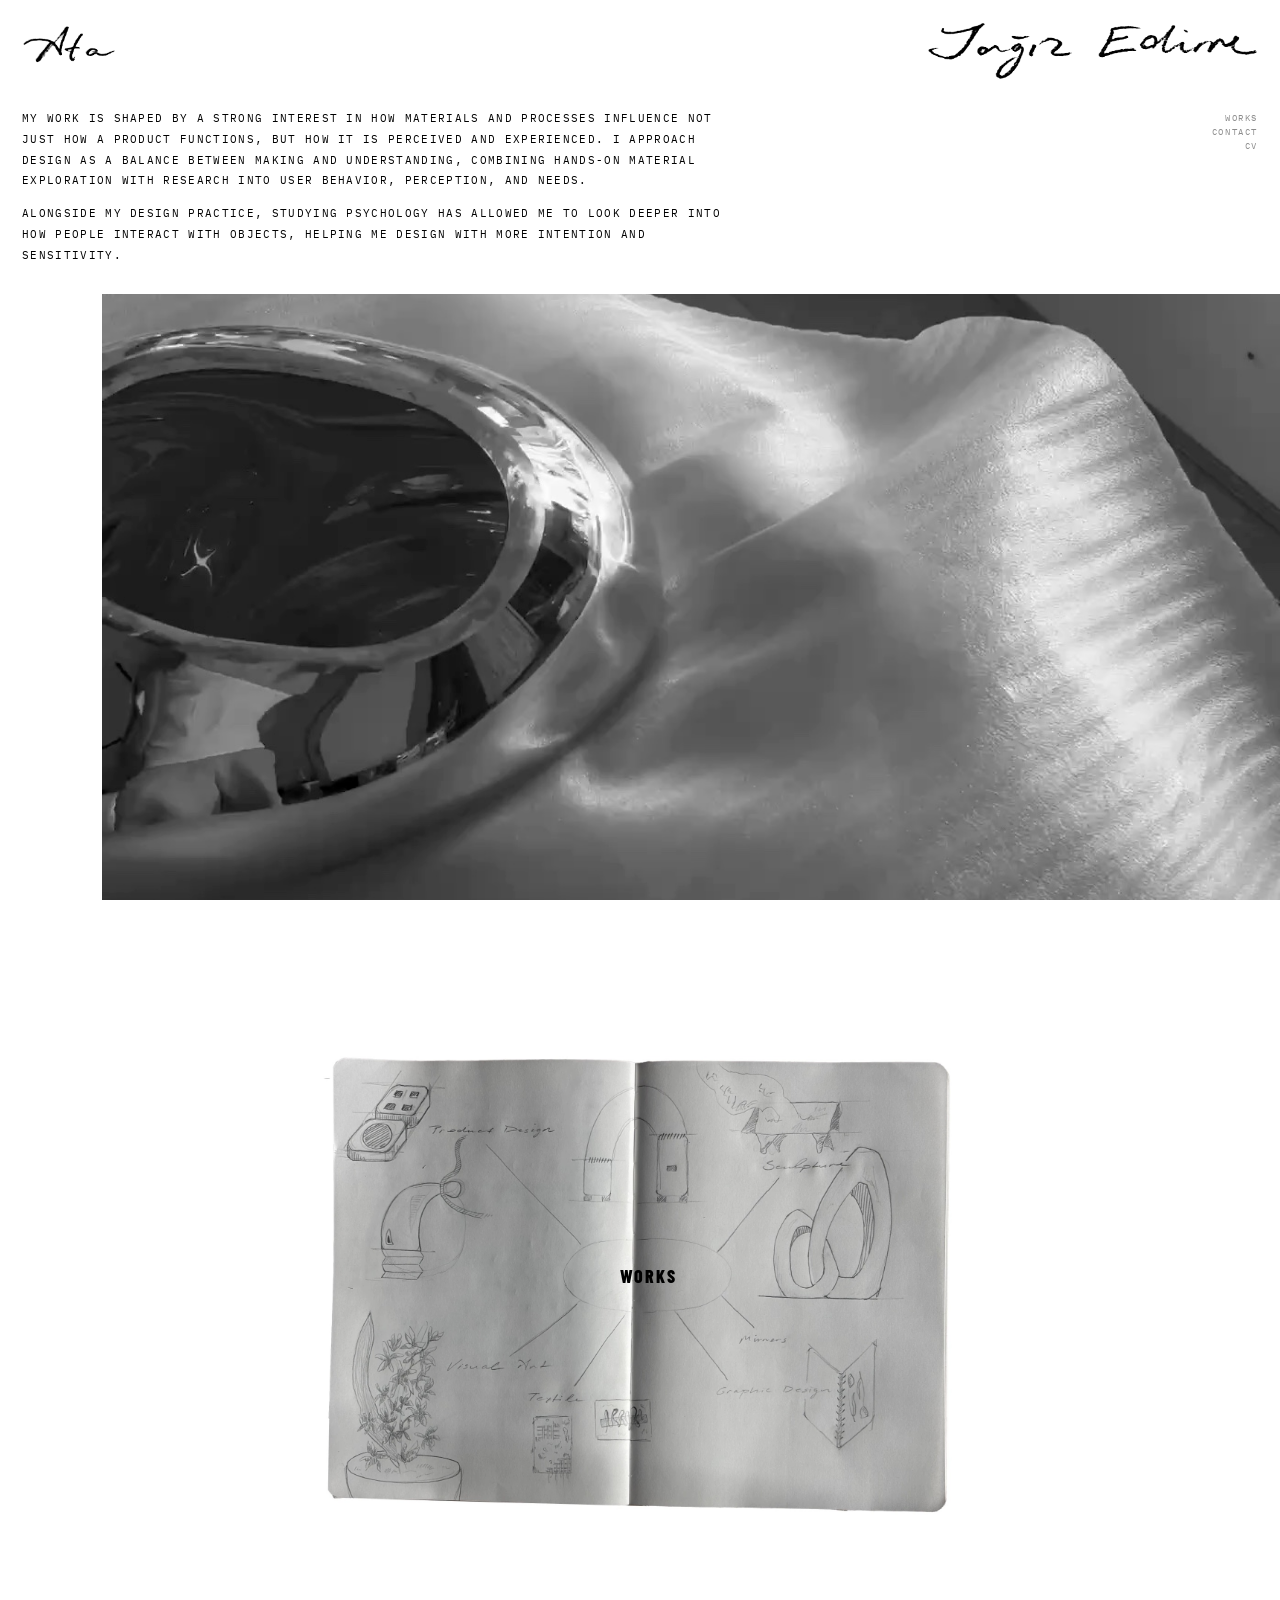
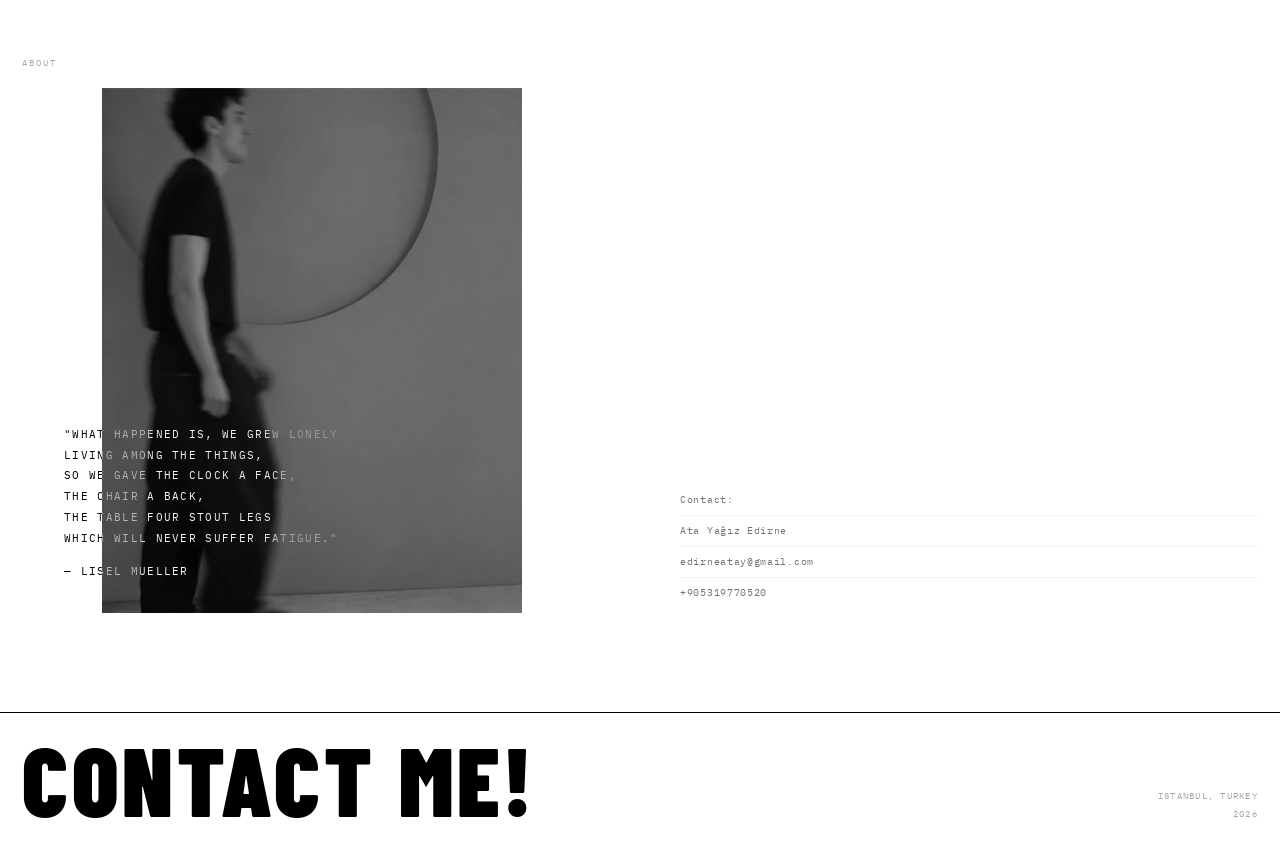
==== index.html @ fc844967 "Initial commit" ====
<!DOCTYPE html>
<html lang="fr">
<head>
  <meta charset="UTF-8" />
  <meta name="viewport" content="width=device-width, initial-scale=1.0" />
  <title>Les Garçons Sauvages</title>

  <link rel="preconnect" href="https://fonts.googleapis.com" />
  <link rel="preconnect" href="https://fonts.gstatic.com" crossorigin />
  <link href="https://fonts.googleapis.com/css2?family=Barlow+Condensed:wght@400;600;700;800;900&family=IBM+Plex+Mono:wght@400;500&display=swap" rel="stylesheet" />

  <link rel="stylesheet" href="style.css" />
  <link rel="preload" as="image" href="images/signature-ata.png" />
  <link rel="preload" as="image" href="images/signature-yagiz-edirne.png" />
</head>
<body>

  <!-- ─── Navigation ─── -->
  <nav>
    <span class="nav-word" id="nav-left"></span>
    <span class="nav-word nav-word--right" id="nav-right"></span>
    <div class="nav-links">
      <a href="#projects">Works</a>
      <a href="contact.html">Contact</a>
      <a href="cv.html">CV</a>
    </div>
  </nav>

  <!-- ─── Hero ─── -->
  <section class="hero" id="hero">

    <!-- Taglines: above image, z-index high -->
    <div class="hero-taglines" id="hero-taglines"></div>

    <!-- First 2 headline lines sit above image -->
    <div class="hero-headlines-above" id="hero-headlines-above"></div>

    <!-- Hero image layer -->
    <div class="hero-image-wrap" id="hero-image-wrap">
      <img id="hero-img" src="" alt="" />
<div class="hero-credits" id="hero-credits"></div>
    </div>

    <!-- Last headline line ghosts over image -->
    <div class="hero-headlines-over" id="hero-headlines-over"></div>

    <!-- SAUVAGES stamp at bottom -->
    <div class="hero-stamp" id="hero-stamp"></div>

  </section>

  <!-- ─── Projects ─── -->
  <section class="projects" id="projects">
    <div class="book">
      <img src="images/sketchbook.jpg" width="1720" height="1265" alt="Sketchbook spread with sketches of my work" />
      <a class="book-link" id="book-link" href="project.html?p=0"><span id="book-link-title">Works</span></a>
    </div>
  </section>

  <!-- ─── About ─── -->
  <section class="about" id="about">
    <div class="about-left fade-in">
      <p class="about-label">About</p>
      <div class="about-figure" id="about-figure">
        <div class="about-photo" id="about-photo"></div>
      </div>
    </div>
    <div class="about-right fade-in">
      <div class="about-credits-block" id="about-credits"></div>
    </div>
  </section>

  <!-- ─── Footer ─── -->
  <footer>
    <div class="footer-name" id="footer-name"></div>
    <div class="footer-meta" id="footer-meta"></div>
  </footer>

  <script src="config.js"></script>
  <script src="main.js"></script>
</body>
</html>
---- style.css ----
/* ─── Reset & Base ─── */
*, *::before, *::after { box-sizing: border-box; margin: 0; padding: 0; }

:root {
  --black: #000;
  --white: #fff;
  --font-display: 'Barlow Condensed', 'Arial Narrow', Arial, sans-serif;
  --font-mono: 'IBM Plex Mono', 'Courier New', monospace;
  --gutter: 22px;
  --sig-h: clamp(32px, 4.6vw, 58px);
}

html { scroll-behavior: smooth; }

body {
  background: var(--white);
  color: var(--black);
  font-family: var(--font-display);
  overflow-x: hidden;
}

img { display: block; width: 100%; height: 100%; object-fit: cover; }

/* ─── Navigation ─── */
nav {
  position: fixed;
  inset: 0 0 auto 0;
  z-index: 200;
  display: flex;
  justify-content: space-between;
  align-items: flex-start;
  padding: var(--gutter);
  pointer-events: none;
  transition: background 0.3s;
}

.sig-img {
  display: block;
  height: var(--sig-h);
  width: auto;
}

.nav-word {
  font-family: var(--font-display);
  font-weight: 900;
  font-size: clamp(26px, 3.8vw, 56px);
  letter-spacing: 0.06em;
  text-transform: uppercase;
  line-height: 1;
  pointer-events: auto;
  mix-blend-mode: multiply;
}

/* Nav links — small text below right name */
.nav-links {
  position: absolute;
  top: var(--gutter);
  right: var(--gutter);
  margin-top: clamp(52px, 7vw, 96px);
  display: flex;
  flex-direction: column;
  align-items: flex-end;
  gap: 3px;
  pointer-events: auto;
}

.nav-links a {
  font-family: var(--font-mono);
  font-size: 9px;
  letter-spacing: 0.18em;
  text-transform: uppercase;
  text-decoration: none;
  color: var(--black);
  opacity: 0.45;
  transition: opacity 0.2s;
}
.nav-links a:hover { opacity: 1; }

/* Section links bar — sits just above the project list */
.section-links {
  display: flex;
  gap: 32px;
  padding: 18px var(--gutter) 10px;
  border-bottom: 1px solid var(--black);
}

.section-links a {
  font-family: var(--font-mono);
  font-size: 9px;
  letter-spacing: 0.2em;
  text-transform: uppercase;
  text-decoration: none;
  color: var(--black);
  opacity: 0.4;
  transition: opacity 0.2s;
}
.section-links a:hover { opacity: 1; }

/* ─── Hero ─── */
.hero {
  position: relative;
  height: 100vh;
  min-height: 640px;
  padding: var(--gutter);
  padding-top: calc(var(--gutter) + clamp(28px, 4.2vw, 62px) + 10px);
  overflow: hidden;
  display: flex;
  flex-direction: column;
}

/* Intro text (same font as the navigation titles) */
.hero-taglines {
  position: relative;
  z-index: 4;
  margin-bottom: 4px;
  max-width: min(720px, calc(100% - 80px));
  /* drop the text so the top of the first line is level with the top of "PROJECTS" in the nav */
  top: calc(clamp(52px, 7vw, 96px) + 2.97px - clamp(28px, 4.2vw, 62px) - 10px - 6.77px);
}

.hero-tagline {
  font-family: var(--font-mono);
  font-weight: 400;
  font-size: 11px;
  letter-spacing: 0.12em;
  text-transform: uppercase;
  line-height: 1.9;
}
.hero-tagline + .hero-tagline { margin-top: 1.1em; }

/* Big headlines above image */
.hero-headlines-above {
  position: relative;
  z-index: 4;
}

.hero-hl {
  display: block;
  font-family: var(--font-display);
  font-weight: 900;
  font-size: clamp(56px, 9.5vw, 148px);
  letter-spacing: 0.03em;
  text-transform: uppercase;
  line-height: 0.9;
  white-space: nowrap;
}

/* Hero image: absolutely fills lower ~65% of hero */
.hero-image-wrap {
  position: absolute;
  top: 30%;
  left: 8%;
  right: 0;
  bottom: 0;
  z-index: 1;
  overflow: hidden;
}

/* no picture yet: plain black block */
.hero-image-wrap { background: var(--black); }

.hero-image-wrap img,
.hero-image-wrap video {
  width: 100%;
  height: 100%;
  object-fit: cover;
  object-position: center 62%;
}

.hero-image-wrap video { object-position: center; }

/* Credits: hidden when image already contains credit text */
.hero-credits {
  display: none;
}

/* Ghost headline overlapping image top edge */
.hero-headlines-over {
  position: relative;
  z-index: 2;
  margin-top: -0.55em;
  pointer-events: none;
}

.hero-hl-ghost {
  display: block;
  font-family: var(--font-display);
  font-weight: 900;
  font-size: clamp(40px, 7vw, 110px);
  letter-spacing: 0.06em;
  text-transform: uppercase;
  line-height: 0.9;
  color: transparent;
  -webkit-text-stroke: 1.5px rgba(0,0,0,0.2);
  white-space: nowrap;
}

/* SAUVAGES stamp */
.hero-stamp {
  position: absolute;
  bottom: 0;
  left: var(--gutter);
  z-index: 5;
  font-family: var(--font-display);
  font-weight: 900;
  font-size: clamp(72px, 12vw, 190px);
  letter-spacing: 0.02em;
  text-transform: uppercase;
  line-height: 0.85;
  color: var(--white);
  -webkit-text-stroke: 0px;
  mix-blend-mode: difference;
}

/* ─── Projects: sketchbook spread, "WORKS" sits in its centre oval ─── */
.projects {
  padding: 150px var(--gutter) 40px;
  scroll-margin-top: 80px;
  display: flex;
  justify-content: center;
}

.book {
  position: relative;
  width: min(100%, 640px);
  aspect-ratio: 1720 / 1265;
  container-type: inline-size;   /* lets the headline scale with the picture */
}

.book img {
  display: block;
  width: 100%;
  height: 100%;
  mix-blend-mode: multiply;   /* the photo's white merges into the page */
}

/* the link covers the oval drawn in the middle of the book */
.book-link {
  position: absolute;
  left: 37.97%;
  top: 40.32%;
  width: 26.28%;
  height: 15.81%;
  display: flex;
  align-items: center;
  justify-content: center;
  border-radius: 50%;
  color: var(--black);
  text-decoration: none;
  transition: background 0.12s, color 0.12s;
}

.book-link:hover { background: var(--black); color: var(--white); }

.book-link span {
  font-family: var(--font-display);
  font-weight: 800;
  font-size: 2.8cqw;
  letter-spacing: 0.1em;
  text-indent: 0.1em;
  text-transform: uppercase;
  line-height: 1;
}

/* ─── About ─── */
.about {
  /* top/bottom padding tuned so the label and the picture sit equally far from the lines above and below */
  padding: 96px var(--gutter) 99px;
  scroll-margin-top: 80px;
  display: grid;
  grid-template-columns: 1fr 1fr;
  gap: 80px;
}

.about-label {
  font-family: var(--font-mono);
  font-size: 9px;
  letter-spacing: 0.22em;
  text-transform: uppercase;
  opacity: 0.35;
  margin-bottom: 20px;
}

.about-left { container-type: inline-size; }

.about-figure {
  /* box centred between the left edge of the page and the contact details in the right column */
  /* left edge lines up with the left edge of the video above (the hero picture starts 8% in from the left) */
  --ml: max(0px, calc(8vw - var(--gutter)));
  position: relative;
  width: min(100cqw, 420px);
  margin-left: var(--ml);
  aspect-ratio: 4 / 5;
}

.about-photo {
  position: relative;
  width: 100%;
  height: 100%;
  background: var(--black);
  overflow: hidden;
}

.about-photo img {
  display: block;
  width: 100%;
  height: 100%;
  object-fit: cover;
  object-position: 50% 0;   /* keep the top (his head) when the box is a little wider than the picture */
  transform: scale(1.3);   /* closer in, anchored on the left: the right side of the picture is cropped */
  transform-origin: 0% 0%;
}

/* poem: starts left of the picture and runs across it */
.about { position: relative; }

.about-poem {
  position: absolute;
  left: calc(var(--gutter) + 42px);
  top: 0;
  z-index: 2;
  margin: 0;
  font-family: var(--font-mono);
  font-size: 11px;
  letter-spacing: 0.12em;
  text-transform: uppercase;
  line-height: 1.9;
  white-space: nowrap;
  color: var(--white);
  mix-blend-mode: difference;
  pointer-events: none;
}
.about-poem-author { display: block; margin-top: 1.1em; }

.about-right {
  display: flex;
  flex-direction: column;
  justify-content: flex-end;
}

.about-credits-block {
  font-family: var(--font-mono);
  font-size: 10px;
  line-height: 2;
  letter-spacing: 0.07em;
  opacity: 0.55;
}

.about-credits-block p {
  border-bottom: 1px solid rgba(0,0,0,0.08);
  padding-bottom: 5px;
  margin-bottom: 5px;
}
.about-credits-block p:last-child { border-bottom: none; }

/* ─── Footer ─── */
footer {
  padding: var(--gutter);
  display: flex;
  justify-content: space-between;
  align-items: flex-end;
  border-top: 1px solid var(--black);
}

.footer-name {
  font-family: var(--font-display);
  font-weight: 900;
  font-size: clamp(36px, 7.5vw, 118px);
  letter-spacing: 0.04em;
  text-transform: uppercase;
  line-height: 0.92;
}

.footer-meta {
  font-family: var(--font-mono);
  font-size: 9px;
  letter-spacing: 0.14em;
  text-transform: uppercase;
  opacity: 0.35;
  text-align: right;
  line-height: 2;
}

/* ─── Scroll fade-in ─── */
.fade-in {
  opacity: 0;
  transform: translateY(18px);
  transition: opacity 0.65s ease, transform 0.65s ease;
}
.fade-in.visible { opacity: 1; transform: translateY(0); }

/* ─── Responsive ─── */
@media (max-width: 860px) {
  .hero-image-wrap { left: 0; top: 38%; }
  .about { grid-template-columns: 1fr; gap: 36px; padding: 60px var(--gutter) 51px; }
  .about-figure { --ml: 0px; }
}

@media (max-width: 560px) {
  :root { --gutter: 14px; }
  .hero-hl, .hero-hl-ghost { font-size: 16vw; white-space: normal; }
  .hero-stamp { font-size: 20vw; }
}

/* phones: nav links sit in a second row inside the top bar; the intro text starts below it */
@media (max-width: 560px) {
  nav { flex-wrap: wrap; align-content: flex-start; }
  .nav-links { position: static; width: 100%; margin: 10px 0 0; flex-direction: row; justify-content: flex-end; gap: 18px; }
  .hero { padding-top: calc(var(--gutter) * 2 + var(--sig-h) + 24px + 8px); }
  .hero-taglines { top: 0; max-width: 100%; }
  .projects { padding: 70px var(--gutter) 30px; }
  .book-link span { font-size: 4.4cqw; }
}
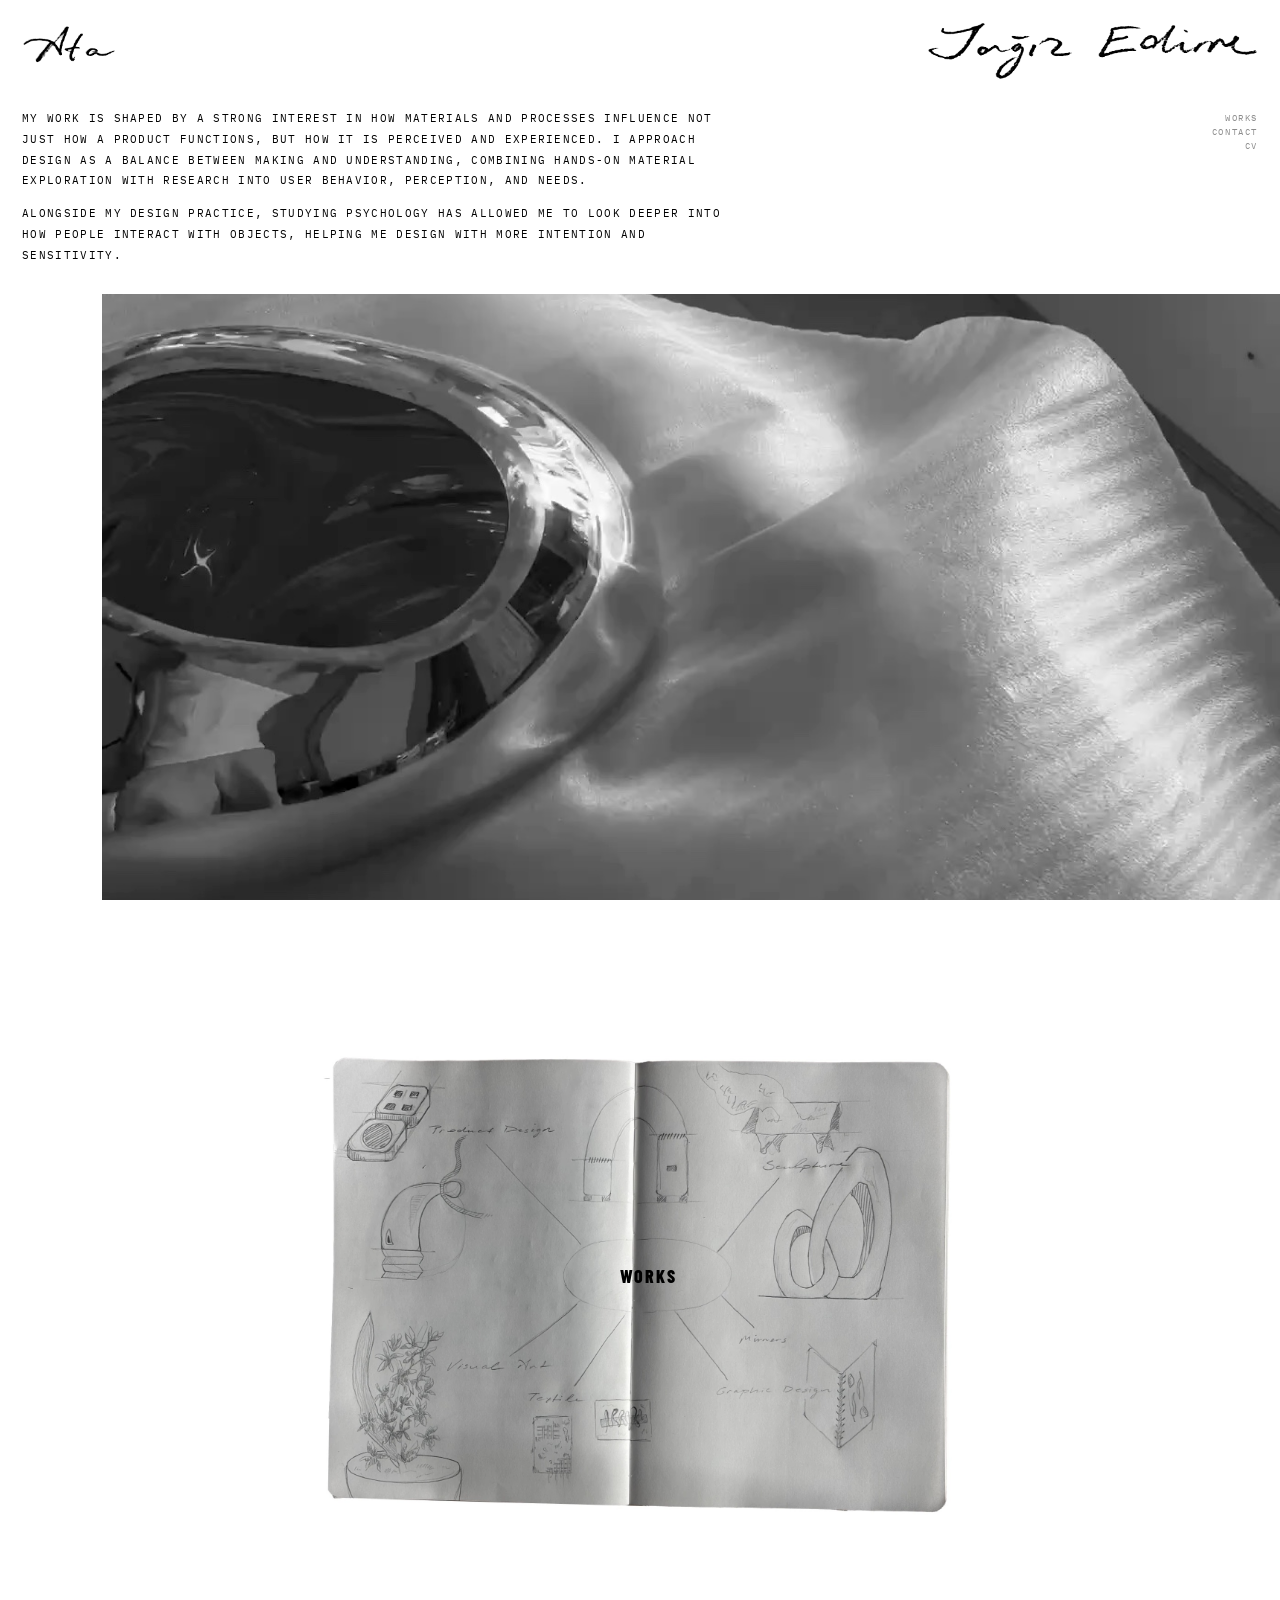
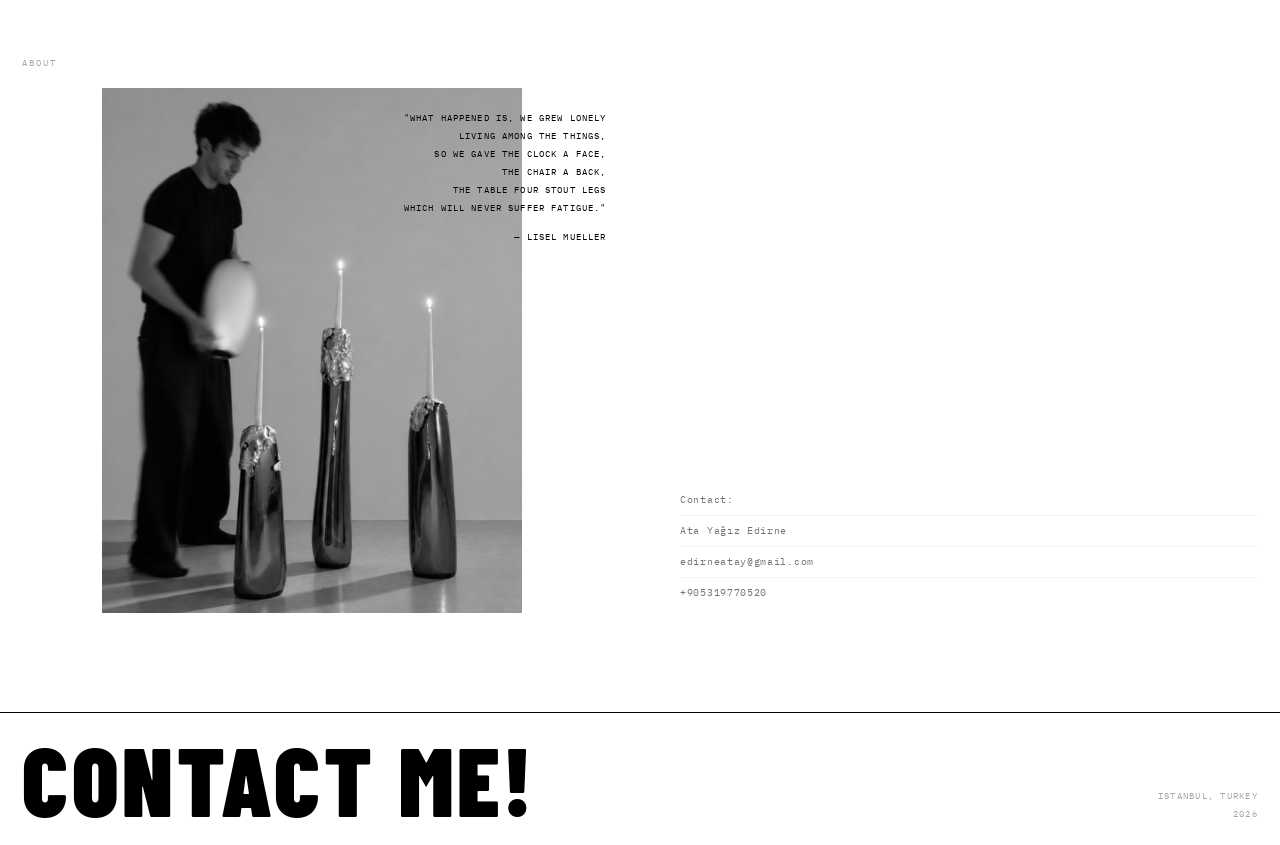
==== commit 5317f33e: "changes" ====
--- a/index.html
+++ b/index.html
@@ -3,7 +3,7 @@
 <head>
   <meta charset="UTF-8" />
   <meta name="viewport" content="width=device-width, initial-scale=1.0" />
-  <title>Les Garçons Sauvages</title>
+  <title>Ata Yağız Edirne</title>
 
   <link rel="preconnect" href="https://fonts.googleapis.com" />
   <link rel="preconnect" href="https://fonts.gstatic.com" crossorigin />
@@ -20,7 +20,7 @@
     <span class="nav-word" id="nav-left"></span>
     <span class="nav-word nav-word--right" id="nav-right"></span>
     <div class="nav-links">
-      <a href="#projects">Works</a>
+      <a href="project.html?p=0">Works</a>
       <a href="contact.html">Contact</a>
       <a href="cv.html">CV</a>
     </div>
--- a/style.css
+++ b/style.css
@@ -306,9 +306,9 @@
   width: 100%;
   height: 100%;
   object-fit: cover;
-  object-position: 50% 0;   /* keep the top (his head) when the box is a little wider than the picture */
-  transform: scale(1.3);   /* closer in, anchored on the left: the right side of the picture is cropped */
-  transform-origin: 0% 0%;
+  object-position: 50% 50%;   /* the picture is a bit taller than the box: trim top and bottom equally */
+  transform: scale(1.2);      /* a bit closer, anchored on the left: crops the empty wall on the right */
+  transform-origin: 0% 50%;
 }
 
 /* poem: starts left of the picture and runs across it */
@@ -316,18 +316,18 @@
 
 .about-poem {
   position: absolute;
-  left: calc(var(--gutter) + 42px);
-  top: 0;
+  top: 4%;
+  right: -20%;   /* runs a little past the picture's right edge onto the white page */
   z-index: 2;
   margin: 0;
   font-family: var(--font-mono);
-  font-size: 11px;
+  font-size: clamp(7px, calc(min(100cqw, 420px) * 0.0226), 9.5px);   /* shrinks with the picture, so it stays clear of his head */
   letter-spacing: 0.12em;
   text-transform: uppercase;
+  text-align: right;
   line-height: 1.9;
   white-space: nowrap;
-  color: var(--white);
-  mix-blend-mode: difference;
+  color: var(--black);
   pointer-events: none;
 }
 .about-poem-author { display: block; margin-top: 1.1em; }
@@ -394,6 +394,7 @@
   .hero-image-wrap { left: 0; top: 38%; }
   .about { grid-template-columns: 1fr; gap: 36px; padding: 60px var(--gutter) 51px; }
   .about-figure { --ml: 0px; }
+  .about-poem { right: -2%; }   /* the picture fills the width here, so only the page margin is free */
 }
 
 @media (max-width: 560px) {
